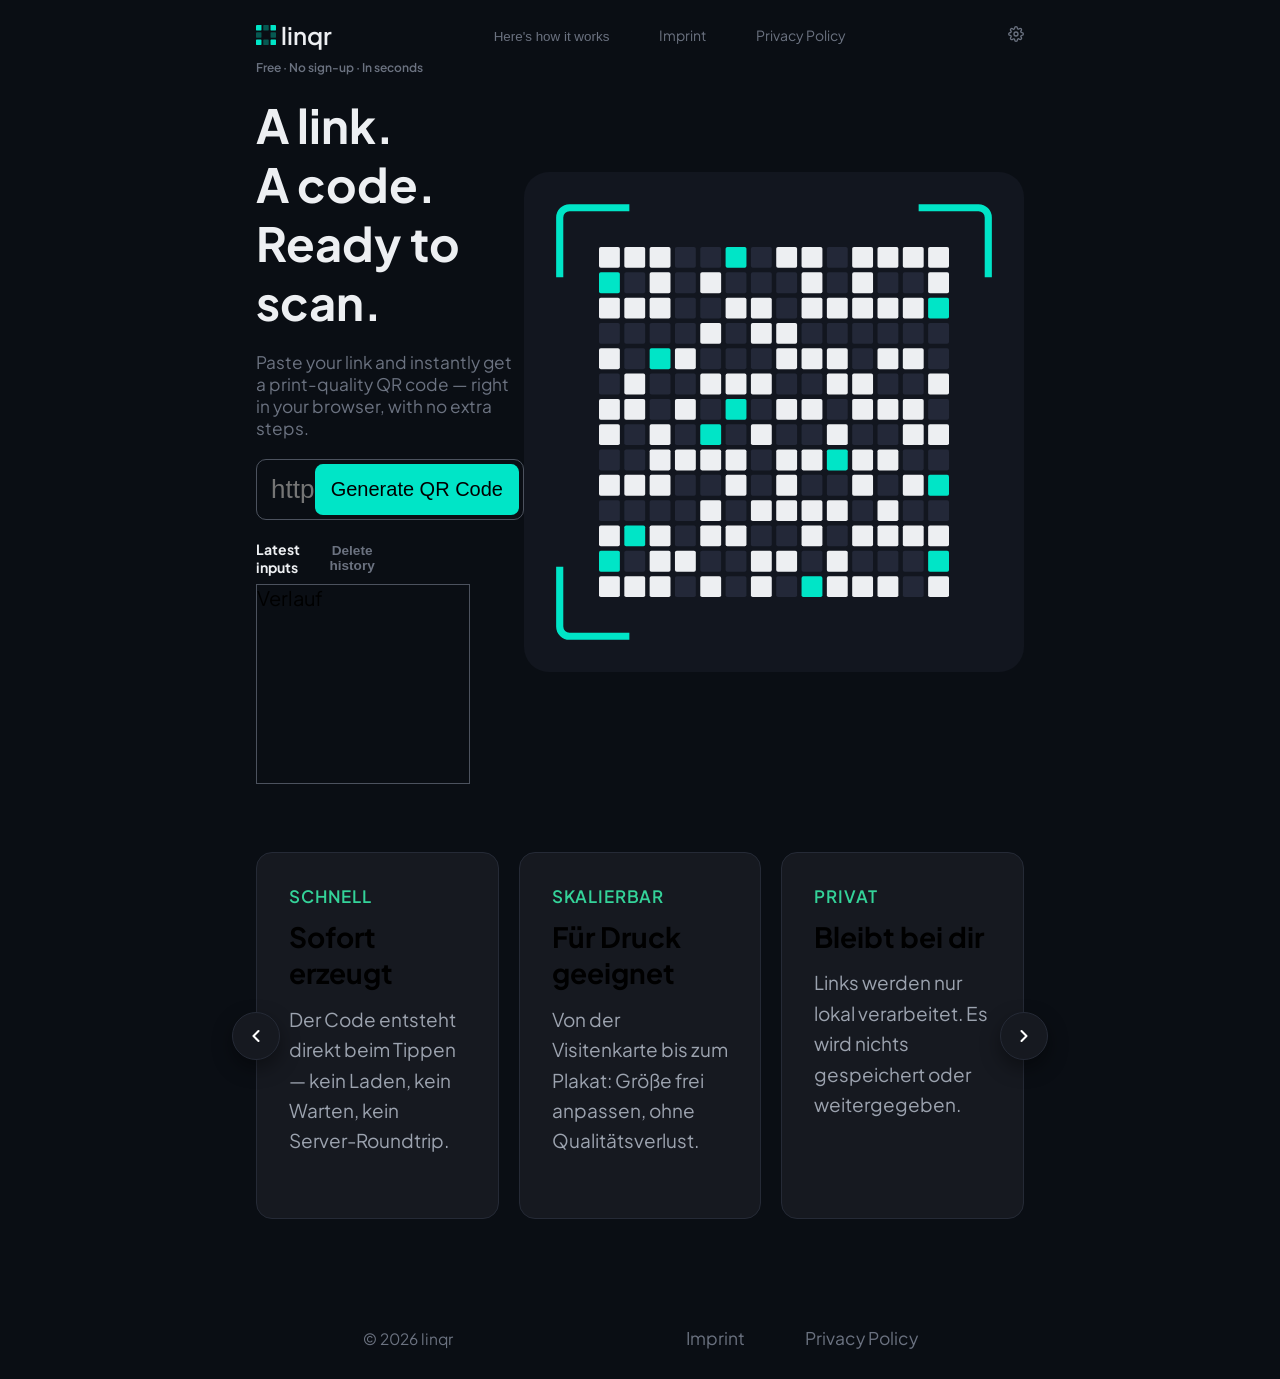
==== index.html @ 09dded22 "building 8?..." ====
<!DOCTYPE html>
<html lang="en">
<head>
    <meta charset="UTF-8">
    <meta name="viewport" content="width=device-width, initial-scale=1.0">
    <link rel="preconnect" href="https://fonts.googleapis.com">
    <link rel="preconnect" href="https://fonts.gstatic.com" crossorigin>
    <link href="https://fonts.googleapis.com/css2?family=Plus+Jakarta+Sans:wght@400;500;600;700;800&display=swap" rel="stylesheet">
    <link rel="stylesheet" href="./css/common.css">
    <link rel="stylesheet" href="./css/index.css">
    <title>QR Code Generator</title>
</head>
<body>
    <header class="headerContainerMain">
        <div class="headerLogoNameDiv"><a href="./index.html" id="headerLogoLink"><img src="./images/logoQRCode.svg" alt="logo" id="brandImage"><p id="brandName">linqr</p></a></div>
        <div class="headerThreeLinksDiv"><button class="btnWantsToBeLink" id="headerHowItWorksBTN">Here's how it works</button> <a href="" class="headerLink">Imprint</a> <a href="" class="headerLink">Privacy Policy</a></div>
        <div class="headerSettingsbtnDiv"><button class="button" id="headerSettingsBTN"><svg width="16" height="16" viewBox="0 0 24 24" fill="none" stroke="currentColor" stroke-width="2" stroke-linecap="round" stroke-linejoin="round"><circle cx="12" cy="12" r="3"></circle><path d="M19.4 15a1.65 1.65 0 0 0 .33 1.82l.06.06a2 2 0 0 1 0 2.83 2 2 0 0 1-2.83 0l-.06-.06a1.65 1.65 0 0 0-1.82-.33 1.65 1.65 0 0 0-1 1.51V21a2 2 0 0 1-2 2 2 2 0 0 1-2-2v-.09A1.65 1.65 0 0 0 9 19.4a1.65 1.65 0 0 0-1.82.33l-.06.06a2 2 0 0 1-2.83 0 2 2 0 0 1 0-2.83l.06-.06a1.65 1.65 0 0 0 .33-1.82 1.65 1.65 0 0 0-1.51-1H3a2 2 0 0 1-2-2 2 2 0 0 1 2-2h.09A1.65 1.65 0 0 0 4.6 9a1.65 1.65 0 0 0-.33-1.82l-.06-.06a2 2 0 0 1 0-2.83 2 2 0 0 1 2.83 0l.06.06a1.65 1.65 0 0 0 1.82.33H9a1.65 1.65 0 0 0 1-1.51V3a2 2 0 0 1 2-2 2 2 0 0 1 2 2v.09a1.65 1.65 0 0 0 1 1.51 1.65 1.65 0 0 0 1.82-.33l.06-.06a2 2 0 0 1 2.83 0 2 2 0 0 1 0 2.83l-.06.06a1.65 1.65 0 0 0-.33 1.82V9a1.65 1.65 0 0 0 1.51 1H21a2 2 0 0 1 2 2 2 2 0 0 1-2 2h-.09a1.65 1.65 0 0 0-1.51 1z"></path></svg></button></div>
    </header>
    <main>
        <section id="topSection">
            <div class="sloganAndInputDiv">
                <div class="levelOneTopDiv"><p class="sizeTHREEHeader">Free · No sign-up · In seconds</p></div>
                <div class="levelTwoTopDiv"><h1 class="sizeONEHeader"><span>A link.</span><span>A code.</span><span>Ready to scan.</span></h1></div>
                <div class="levelThreeTopDiv"><p class="sizeTWOHeader">Paste your link and instantly get a print-quality QR code — right in your browser, with no extra steps.</p></div>
                <div class="codeInput-GenerateCodeDiv"><input type="text" placeholder="https://your-link.com" id="linkInputField"><button id="generateCodeButton">Generate QR Code</button></div>
                <div class="historyDivMain"><div class="historyHeaderDiv"><h2 id="latestInputsLabel">Latest inputs</h2> <button id="deleteHistoryButton">Delete  history</button></div> <div id="historyContainer">Verlauf</div></div>
            </div>
            <div class="qrCodeExampleImgDiv"><img src="./images/qr-decorativeQRCode.svg" alt="QR Code Example" id="qrCodeExampleImg"></div>
        </section>
        <section id="featuresSection">
            <div class="carousel-wrapper">
                
                <!-- Button Links -->
                <button class="carousel-btn btn-prev" id="prevBtn" aria-label="Vorherige Karte">
                    <svg width="20" height="20" viewBox="0 0 24 24" fill="none" stroke="currentColor" stroke-width="2.5" stroke-linecap="round" stroke-linejoin="round"><path d="m15 18-6-6 6-6"/></svg>
                </button>

                <!-- Carousel Track -->
                <div class="carousel-track" id="carouselTrack">
                    
                    <div class="carousel-card">
                        <span class="card-tag">Schnell</span>
                        <h3 class="card-title">Sofort erzeugt</h3>
                        <p class="card-text">Der Code entsteht direkt beim Tippen — kein Laden, kein Warten, kein Server-Roundtrip.</p>
                    </div>

                    <div class="carousel-card">
                        <span class="card-tag">Skalierbar</span>
                        <h3 class="card-title">Für Druck geeignet</h3>
                        <p class="card-text">Von der Visitenkarte bis zum Plakat: Größe frei anpassen, ohne Qualitätsverlust.</p>
                    </div>

                    <div class="carousel-card">
                        <span class="card-tag">Privat</span>
                        <h3 class="card-title">Bleibt bei dir</h3>
                        <p class="card-text">Links werden nur lokal verarbeitet. Es wird nichts gespeichert oder weitergegeben.</p>
                    </div>

                    <div class="carousel-card">
                        <span class="card-tag">Flexibel</span>
                        <h3 class="card-title">Überall nutzbar</h3>
                        <p class="card-text">Exportiere deine Projekte in verschiedene Formate und nutze sie auf allen Geräten.</p>
                    </div>

                    <div class="carousel-card">
                        <span class="card-tag">Sicher</span>
                        <h3 class="card-title">100% Datenschutz</h3>
                        <p class="card-text">Keine Cookies, keine Tracker. Deine Daten gehören ausschließlich dir.</p>
                    </div>

                    <div class="carousel-card">
                        <span class="card-tag">Modern</span>
                        <h3 class="card-title">Clean Code</h3>
                        <p class="card-text">Minimalistischer und schlanker Code für extrem schnelle Ladezeiten auf deiner Website.</p>
                    </div>

                </div>

                <!-- Button Rechts -->
                <button class="carousel-btn btn-next" id="nextBtn" aria-label="Nächste Karte">
                    <svg width="20" height="20" viewBox="0 0 24 24" fill="none" stroke="currentColor" stroke-width="2.5" stroke-linecap="round" stroke-linejoin="round"><path d="m9 18 6-6-6-6"/></svg>
                </button>

            </div>
        </section>
    </main>
    <footer class="footerContainerMain"><div class="copyYearNameFooter">&copy; 2026 linqr</div> <div class="imprintAndPrivacyFooterDiv"><a href="" class="footerLink">Imprint</a> <a href="" class="footerLink">Privacy Policy</a></div></footer>
<script src="./javaScript/index.js"></script>
</body>
</html>
---- css/common.css ----
html{
    font-size: 20px;
    font-family: 'Plus Jakarta Sans', -apple-system, BlinkMacSystemFont, 'Segoe UI', Roboto, sans-serif;
}

*{
    box-sizing: border-box;
    margin: 0;
    padding: 0;
}

body{
    background-color: var(--background-color-base);
}

:root{
    --background-color-base: #0A0E14;
    --background-color-secondary: #12161F;
    --text-color-primary: #EDEFF2;
    --text-color-reverse: black;
    --text-color-secondary: #6B7280;
    --cyan-highlight: #00E5C7;
    --cyan-highlight-shimmer: #01ffdd17;
    --border-color-primary: #6b7280af;
    --border-color-secondary: #6b72807e;
    --errorColor:red;
    --cautionColor:red;
}

.btnWantsToBeLink{
    text-decoration: none;
    background-color: transparent;
    border: none;
    color: var(--text-color-primary);

    font-size: 0.875rem;
}

a{
    text-decoration: none;
    color: var(--text-color-primary);
}

.headerContainerMain{
    display: flex;
    flex-direction: row;
    justify-content: space-between;
    align-items: center;

    padding: 0.5rem 0;
}

    .headerLogoNameDiv{
        display: flex;
        flex-direction: row;
        align-items: center;
    }
        #headerLogoLink{
            display: flex;
            flex-direction: row;
            align-items: center;
            flex-wrap: nowrap;
            gap: 5px;

            text-decoration: none;
        }
        #headerLogoLink:hover{
            cursor: pointer;
        }
            #brandImage{
                height: 20px;
                width: 20px;
                object-fit: contain;
            }
            #brandName{
                color: var(--text-color-primary);
                font-size: 1.2rem;
                font-weight: 600;
            }
    
    .headerThreeLinksDiv{
        display: flex;
        flex-direction: row;
        justify-content: center;
        align-items: center;
        gap: 50px;
    }
        #headerHowItWorksBTN{
            display: flex;
            justify-content: center;
            align-items: center;
            color: var(--text-color-secondary);
            font-size: 0.67rem;

            padding-top: 2px;
        }
        #headerHowItWorksBTN:hover{
            color: var(--text-color-primary);
            cursor: pointer;
        }
        .headerLink{
            color: var(--text-color-secondary);
            font-size: 0.7rem;
        }
        .headerLink:hover{
            color: var(--text-color-primary);
            cursor: pointer;
        }
    .headerSettingsbtnDiv{
        display: flex;
        flex-direction: row;
        justify-content: center;
        align-items: center;
    }
        #headerSettingsBTN{
            color: var(--text-color-secondary);
            background: transparent;
            border: none;
        }
        #headerSettingsBTN:hover{
            color: var(--text-color-primary);
            cursor: pointer;
        }





/* Footer Styles */

.footerContainerMain{
    display: flex;
    flex-direction: row;
    justify-content: space-around;
    align-items: center;
    gap: 1rem;

    padding: 5rem 0 1rem 0;
}
    .copyYearNameFooter{
        text-align: center;
        color: var(--text-color-secondary);
        font-size: 0.775rem;
    }

    .imprintAndPrivacyFooterDiv{
        display: flex;
        flex-direction: row;
        justify-content: center;
        align-items: center;
        gap: 3rem;

        color: var(--text-color-secondary);
    }
        .footerLink{
            color: var(--text-color-secondary);
            font-size: 0.875rem;
        }
---- css/index.css ----
body{
    padding: 10px 20%;
}

main{
    display: flex;
    flex-direction: column;
    gap: 3rem;
}

#topSection{
    display: flex;
    flex-direction: row;
    align-items: center;
}
    .sloganAndInputDiv{
        display: flex;
        flex-direction: column;
        align-items: flex-start;
        width: 50%;
        gap: 1rem;
    }
        .levelOneTopDiv{
            display: flex;
            flex-direction: row;
        }
            .sizeTHREEHeader{
                color: var(--text-color-secondary);
                font-size: 0.6rem;
                font-weight: 600;
            }
        .levelTwoTopDiv{
            display: flex;
            flex-direction: row;
        }
            .sizeONEHeader{
                display: flex;
                flex-direction: column;

                color: var(--text-color-primary);
                font-size: 2.35rem;
            }
        .levelThreeTopDiv{
            display: flex;
            flex-direction: row;
        }
            .sizeTWOHeader{
                color: var(--text-color-secondary);
                font-size: 0.865rem;
            }
        .codeInput-GenerateCodeDiv{
            width: 100%;
            position: relative;
        }
            #linkInputField{
                width: 100%;
                box-sizing: border-box;
                
                padding: 0.7rem;
                padding-right: 160px;
                
                border: 1px solid var(--border-color-primary);
                border-radius: 10px;
                background-color: transparent;
                color: var(--text-color-primary);
                font-size: 1.3rem;

                box-sizing: border-box;
                transition: border-color 0.2s, box-shadow 0.2s;
            }
            #linkInputField:focus{
                border-color: var(--cyan-highlight);
                box-shadow: 0 0 0 2px var(--cyan-highlight); 
                outline: none;
            }
            #generateCodeButton{
                position: absolute;
                right: 5px;
                top: 50%;
                transform: translateY(-50%);
                
                text-decoration: none;
                background-color: var(--cyan-highlight);
                border: none;
                border-radius: 8px;
                color: var(--text-color-reverse);
                padding: 0.4rem 0.8rem;
                height: 85%;
                font-size: 1rem;
                cursor: pointer;
            }

        .historyDivMain{
            display: flex;
            flex-direction: column;
            width: 80%;
            gap: 0.4rem;
        }
            .historyHeaderDiv{
                display: flex;
                flex-direction: row;
                justify-content: space-between;
                align-items: center;
                width: 60%;
            }
                #latestInputsLabel{
                    color: var(--text-color-primary);
                    font-size: 0.7rem;
                }
                #deleteHistoryButton{
                    display: flex;
                    flex-direction: row;
                    justify-content: center;
                    align-items: center;
                    text-decoration: none;
                    background-color: transparent;
                    border: none;
                    color: var(--text-color-secondary);
                    font-size: 0.68rem;
                    font-weight: 600;
                }
                #deleteHistoryButton:hover{
                    cursor: pointer;
                    color: var(--cautionColor);
                }
            #historyContainer{
                display: flex;
                flex-direction: column;
                gap: 0.2rem;

                height: 10rem;

                border: 1px solid var(--border-color-primary);
            }

    .qrCodeExampleImgDiv{
        display: flex;
        flex-direction: row;
        align-items: center;
        justify-content: center;
    }
        #qrCodeExampleImg{
            height: 25rem;
        }


/* Carousel Styles*/










































/* =========================================================
           1. ANPASSBARE CSS-VARIABLEN (Hier Farben & Abstände ändern)
       ========================================================= */
    :root {
        /* Farben */
        --bg-color: #0d0f12;       /* Hintergrund der Seite */
        --card-bg: #161920;        /* Hintergrund der Karten */
        --card-border: #252a36;    /* Rahmen der Karten */
        --accent-color: #34d399;   /* Neon-Grün / Akzentfarbe */
        --text-main: #ffffff;      /* Haupttext / Überschriften */
        --text-muted: #9ca3af;     /* Nebentext / Beschreibungen */

        /* Abstände & Radien */
        --gap: 20px;               /* Abstand zwischen den Karten */
        --card-radius: 16px;       /* Abrundung der Karten */
        --card-padding: 32px;      /* Innenabstand der Karten */
        --btn-size: 48px;          /* Größe der Pfeil-Buttons */

        /* Standardwert für Mobilgeräte */
        --visible-cards: 1;
    }

    /* Tablet Breakpoint (ab 640px): 2 Cards gleichzeitig */
    @media (min-width: 640px) {
        :root {
            --visible-cards: 2;
        }
    }

    /* Desktop Breakpoint (ab 1024px): 3 Cards gleichzeitig */
    @media (min-width: 1024px) {
        :root {
            --visible-cards: 3;
        }
    }

        /* =========================================================
           2. BASIC RESET & LAYOUT
           ========================================================= */
        * {
            box-sizing: border-box;
            margin: 0;
            padding: 0;
        }

       /* body {
            background-color: var(--bg-color);
            color: var(--text-main);
            font-family: -apple-system, BlinkMacSystemFont, "Segoe UI", Roboto, sans-serif;
            min-height: 100vh;
            display: flex;
            align-items: center;
            justify-content: center;
        } */

        /* Haupt-Container */
        .carousel-wrapper {
            position: relative;
            width: 100%;
            max-width: 1200px;
            margin: 0 auto;
        }

        /* Der Scroll-Bereich */
        .carousel-track {
            display: flex;
            gap: var(--gap);
            overflow-x: auto;
            scroll-snap-type: x mandatory;
            scroll-behavior: smooth;
            padding: 8px 0;
            
            /* Scrollbar ausblenden */
            scrollbar-width: none; /* Firefox */
            -ms-overflow-style: none; /* IE/Edge */
        }

        .carousel-track::-webkit-scrollbar {
            display: none; /* Chrome/Safari */
        }

        /* =========================================================
           3. KARTEN-DESIGN
           ========================================================= */
        .carousel-card {
            /* Exakte Berechnung der Breite basierend auf sichtbaren Karten + Gaps */
            flex: 0 0 calc((100% - (var(--visible-cards) - 1) * var(--gap)) / var(--visible-cards));
            scroll-snap-align: start;
            
            background-color: var(--card-bg);
            border: 1px solid var(--card-border);
            border-radius: var(--card-radius);
            padding: var(--card-padding);
            
            display: flex;
            flex-direction: column;
            justify-content: flex-start;
            min-height: 240px;
            
            transition: border-color 0.25s ease, transform 0.25s ease;
        }

        .carousel-card:hover {
            border-color: var(--accent-color);
            transform: translateY(-3px);
        }

        .card-tag {
            color: var(--accent-color);
            font-size: 0.85rem;
            font-weight: 600;
            text-transform: uppercase;
            letter-spacing: 0.05em;
            margin-bottom: 12px;
        }

        .card-title {
            font-size: 1.4rem;
            font-weight: 700;
            margin-bottom: 12px;
            line-height: 1.3;
        }

        .card-text {
            color: var(--text-muted);
            font-size: 0.95rem;
            line-height: 1.6;
        }

        /* =========================================================
           4. NAVIGATION BUTTONS (LINKS & RECHTS ABSOLUT)
           ========================================================= */
        .carousel-btn {
            position: absolute;
            top: 50%;
            transform: translateY(-50%);
            width: var(--btn-size);
            height: var(--btn-size);
            border-radius: 50%;
            
            background-color: var(--card-bg);
            border: 1px solid var(--card-border);
            color: var(--text-main);
            
            display: flex;
            align-items: center;
            justify-content: center;
            cursor: pointer;
            z-index: 10;
            box-shadow: 0 8px 20px rgba(0, 0, 0, 0.4);
            transition: all 0.2s ease;
        }

        .carousel-btn:hover {
            background-color: var(--card-border);
            border-color: var(--accent-color);
            color: var(--accent-color);
        }

        /* Positionierung ganz links & rechts leicht herausragend */
        .btn-prev {
            left: calc(-1 * (var(--btn-size) / 2));
        }

        .btn-next {
            right: calc(-1 * (var(--btn-size) / 2));
        }

        /* Auf Smartphones Pfeile leicht nach innen holen damit sie nicht über den Bildschirm rand stehen */
        @media (max-width: 640px) {
            .btn-prev { left: 8px; }
            .btn-next { right: 8px; }
        }
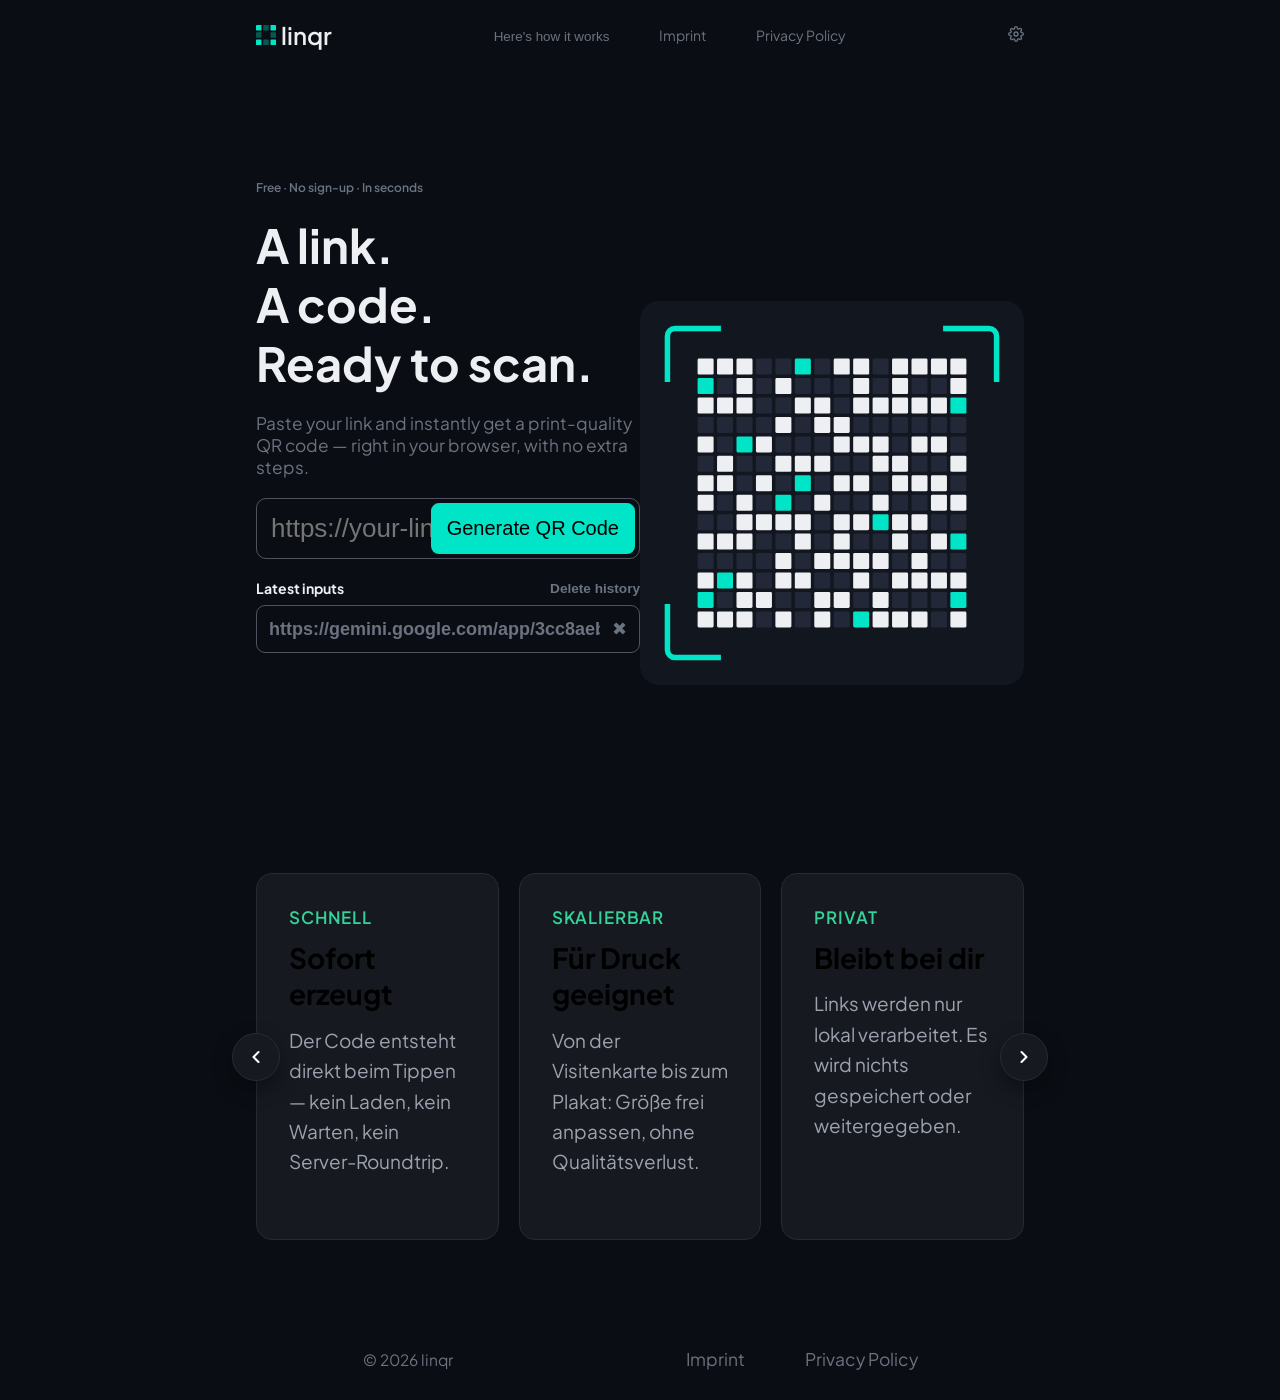
==== commit 5dd394fa: "building 9?" ====
--- a/index.html
+++ b/index.html
@@ -22,8 +22,8 @@
                 <div class="levelOneTopDiv"><p class="sizeTHREEHeader">Free · No sign-up · In seconds</p></div>
                 <div class="levelTwoTopDiv"><h1 class="sizeONEHeader"><span>A link.</span><span>A code.</span><span>Ready to scan.</span></h1></div>
                 <div class="levelThreeTopDiv"><p class="sizeTWOHeader">Paste your link and instantly get a print-quality QR code — right in your browser, with no extra steps.</p></div>
-                <div class="codeInput-GenerateCodeDiv"><input type="text" placeholder="https://your-link.com" id="linkInputField"><button id="generateCodeButton">Generate QR Code</button></div>
-                <div class="historyDivMain"><div class="historyHeaderDiv"><h2 id="latestInputsLabel">Latest inputs</h2> <button id="deleteHistoryButton">Delete  history</button></div> <div id="historyContainer">Verlauf</div></div>
+                <div class="codeInput-GenerateCodeDiv"><input type="text" placeholder="https://your-link.com" id="linkInputField" autocomplete="off"><button id="generateCodeButton">Generate QR Code</button></div>
+                <div class="historyDivMain"><div class="historyHeaderDiv"><h2 id="latestInputsLabel">Latest inputs</h2> <button id="deleteHistoryButton">Delete  history</button></div> <div id="historyContainer"><div class="historyEntryElement"><button class="historyEntryLinkBtn">https://gemini.google.com/app/3cc8aeb0e5708089?hl=de</button><button class="historyEntryDeleteBtn">&#10006;</button></div></div></div>
             </div>
             <div class="qrCodeExampleImgDiv"><img src="./images/qr-decorativeQRCode.svg" alt="QR Code Example" id="qrCodeExampleImg"></div>
         </section>
--- a/css/index.css
+++ b/css/index.css
@@ -12,6 +12,8 @@
     display: flex;
     flex-direction: row;
     align-items: center;
+
+    margin-top: 6rem;
 }
     .sloganAndInputDiv{
         display: flex;
@@ -93,7 +95,7 @@
         .historyDivMain{
             display: flex;
             flex-direction: column;
-            width: 80%;
+            width: 100%;
             gap: 0.4rem;
         }
             .historyHeaderDiv{
@@ -101,7 +103,6 @@
                 flex-direction: row;
                 justify-content: space-between;
                 align-items: center;
-                width: 60%;
             }
                 #latestInputsLabel{
                     color: var(--text-color-primary);
@@ -129,18 +130,73 @@
                 gap: 0.2rem;
 
                 height: 10rem;
-
-                border: 1px solid var(--border-color-primary);
-            }
+            }
+                .historyEntryElement{
+                    display: flex;
+                    flex-direction: row;
+                    justify-content: space-between;
+                    align-items: center;
+
+                    padding: 0;
+                    border: 1px solid var(--border-color-primary);
+                    border-radius: 9px;
+                    width: 100%;
+                }
+                    .historyEntryLinkBtn{
+                        text-decoration: none;
+                        background: transparent;
+                        border: none;
+
+                        padding: 0.6rem;
+                        color: var(--text-color-secondary);
+                        font-size: 0.9rem;
+                        font-weight: 550;
+
+                        white-space: nowrap;
+                        overflow-x: auto;   
+                        text-align: left;   
+                        flex: 1;            
+                        min-width: 0;       
+
+                        scrollbar-width: none;
+                        -ms-overflow-style: none;
+                    }
+                    .historyEntryLinkBtn::-webkit-scrollbar{
+                        display: none;
+                    }
+                    .historyEntryLinkBtn:hover{
+                        color: var(--text-color-primary);
+                        cursor: pointer;
+                    }
+                    .historyEntryDeleteBtn{
+                        text-decoration: none;
+                        background: transparent;
+                        border: none;
+
+                        padding: 0.6rem;
+                        color: var(--text-color-secondary);
+                        font-size: 0.9rem;
+                        font-weight: 550;
+
+                        flex-shrink: 0;
+                    }
+                    .historyEntryDeleteBtn:hover{
+                        color: var(--cautionColor);
+                        cursor: pointer;
+                    }
 
     .qrCodeExampleImgDiv{
         display: flex;
-        flex-direction: row;
         align-items: center;
         justify-content: center;
+        flex: 1;
+        width: 100%;
     }
         #qrCodeExampleImg{
-            height: 25rem;
+            width: 100%;
+            max-width: 22rem;
+            height: auto;
+            object-fit: contain;
         }
 
 
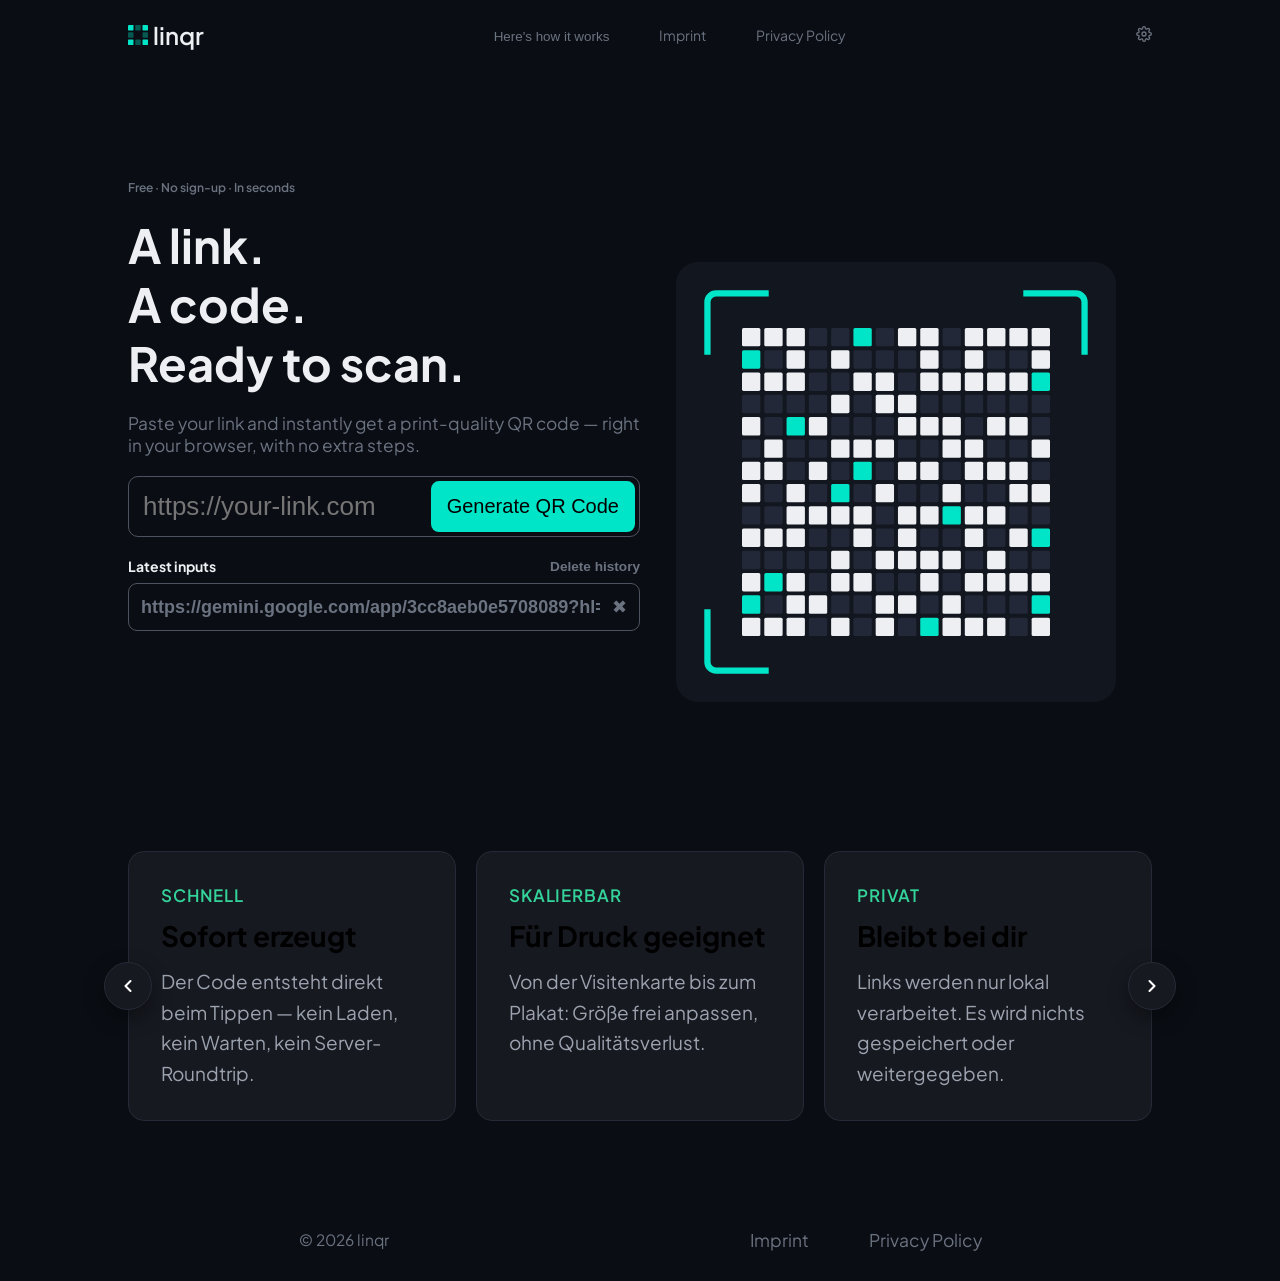
==== commit 5a26e975: "building 11 before js help" ====
--- a/index.html
+++ b/index.html
@@ -22,7 +22,7 @@
                 <div class="levelOneTopDiv"><p class="sizeTHREEHeader">Free · No sign-up · In seconds</p></div>
                 <div class="levelTwoTopDiv"><h1 class="sizeONEHeader"><span>A link.</span><span>A code.</span><span>Ready to scan.</span></h1></div>
                 <div class="levelThreeTopDiv"><p class="sizeTWOHeader">Paste your link and instantly get a print-quality QR code — right in your browser, with no extra steps.</p></div>
-                <div class="codeInput-GenerateCodeDiv"><input type="text" placeholder="https://your-link.com" id="linkInputField" autocomplete="off"><button id="generateCodeButton">Generate QR Code</button></div>
+                <div class="codeInput-GenerateCodeDiv"><input type="text" placeholder="https://your-link.com" id="linkInputField" autocomplete="off"><button id="generateCodeButton">Generate QR Code</button><div id="errorBox"></div></div>
                 <div class="historyDivMain"><div class="historyHeaderDiv"><h2 id="latestInputsLabel">Latest inputs</h2> <button id="deleteHistoryButton">Delete  history</button></div> <div id="historyContainer"><div class="historyEntryElement"><button class="historyEntryLinkBtn">https://gemini.google.com/app/3cc8aeb0e5708089?hl=de</button><button class="historyEntryDeleteBtn">&#10006;</button></div></div></div>
             </div>
             <div class="qrCodeExampleImgDiv"><img src="./images/qr-decorativeQRCode.svg" alt="QR Code Example" id="qrCodeExampleImg"></div>
@@ -85,6 +85,93 @@
         </section>
     </main>
     <footer class="footerContainerMain"><div class="copyYearNameFooter">&copy; 2026 linqr</div> <div class="imprintAndPrivacyFooterDiv"><a href="" class="footerLink">Imprint</a> <a href="" class="footerLink">Privacy Policy</a></div></footer>
-<script src="./javaScript/index.js"></script>
+    <script src="./javaScript/common.js"></script>
+    <script src="./javaScript/index.js"></script>
+
+
+
+    <dialog id="settingsDialog" class="settings-modal">
+        <div class="settings-content">
+            <div class="settings-header">
+                <div class="settings-title-wrapper">
+                    <svg width="20" height="20" viewBox="0 0 24 24" fill="none" stroke="currentColor" stroke-width="2" stroke-linecap="round" stroke-linejoin="round" style="color: var(--cyan-highlight);"><circle cx="12" cy="12" r="3"></circle><path d="M19.4 15a1.65 1.65 0 0 0 .33 1.82l.06.06a2 2 0 0 1 0 2.83 2 2 0 0 1-2.83 0l-.06-.06a1.65 1.65 0 0 0-1.82-.33 1.65 1.65 0 0 0-1 1.51V21a2 2 0 0 1-2 2 2 2 0 0 1-2-2v-.09A1.65 1.65 0 0 0 9 19.4a1.65 1.65 0 0 0-1.82.33l-.06.06a2 2 0 0 1-2.83 0 2 2 0 0 1 0-2.83l.06-.06a1.65 1.65 0 0 0 .33-1.82 1.65 1.65 0 0 0-1.51-1H3a2 2 0 0 1-2-2 2 2 0 0 1 2-2h.09A1.65 1.65 0 0 0 4.6 9a1.65 1.65 0 0 0-.33-1.82l-.06-.06a2 2 0 0 1 0-2.83 2 2 0 0 1 2.83 0l.06.06a1.65 1.65 0 0 0 1.82.33H9a1.65 1.65 0 0 0 1-1.51V3a2 2 0 0 1 2-2 2 2 0 0 1 2 2v.09a1.65 1.65 0 0 0 1 1.51 1.65 1.65 0 0 0 1.82-.33l.06-.06a2 2 0 0 1 2.83 0 2 2 0 0 1 0 2.83l-.06.06a1.65 1.65 0 0 0-.33 1.82V9a1.65 1.65 0 0 0 1.51 1H21a2 2 0 0 1 2 2 2 2 0 0 1-2 2h-.09a1.65 1.65 0 0 0-1.51 1z"></path></svg>
+                    <h3>Settings</h3>
+                </div>
+                <button id="closeSettingsBTN" class="close-btn" aria-label="Close settings">
+                    <svg width="18" height="18" viewBox="0 0 24 24" fill="none" stroke="currentColor" stroke-width="2" stroke-linecap="round" stroke-linejoin="round"><line x1="18" y1="6" x2="6" y2="18"></line><line x1="6" y1="6" x2="18" y2="18"></line></svg>
+                </button>
+            </div>
+            
+            <div class="settings-body">
+                <!-- Save History -->
+                <div class="setting-row">
+                    <div class="setting-info">
+                        <span class="setting-label">Save History</span>
+                        <span class="setting-desc">Store recent QR code generations locally</span>
+                    </div>
+                    <label class="switch">
+                        <input type="checkbox" id="historyToggle" checked>
+                        <span class="slider"></span>
+                    </label>
+                </div>
+
+                <div class="setting-divider"></div>
+
+                <!-- Design Dark/Light -->
+                <div class="setting-row">
+                    <div class="setting-info">
+                        <span class="setting-label">Appearance</span>
+                        <span class="setting-desc">Select your preferred color theme</span>
+                    </div>
+                    <div class="theme-switcher">
+                        <button class="theme-option active" data-theme="dark">Dark</button>
+                        <button class="theme-option" data-theme="light">Light</button>
+                    </div>
+                </div>
+
+                <div class="setting-divider"></div>
+
+                <!-- Language comming soon-->
+                <div class="setting-row" id="languageSec">
+                    <div class="setting-info">
+                        <span class="setting-label">Language</span>
+                        <span class="setting-desc">Choose user interface language</span>
+                    </div>
+                    <div class="select-wrapper">
+                        <select id="languageSelect" class="lang-select">
+                            <option value="en">English</option>
+                            <option value="de">Deutsch</option>
+                        </select>
+                        <svg class="select-arrow" width="14" height="14" viewBox="0 0 24 24" fill="none" stroke="currentColor" stroke-width="2" stroke-linecap="round" stroke-linejoin="round"><path d="m6 9 6 6 6-6"/></svg>
+                    </div>
+                </div>
+            </div>
+        </div>
+    </dialog>
+
+    <dialog id="howItWorksDialog" class="settings-modal">
+        <div class="settings-content">
+            <div class="settings-header">
+                <h3>Here's how it works</h3>
+                <button id="closeHowItWorksBTN" class="close-btn">
+                    <svg width="18" height="18" viewBox="0 0 24 24" fill="none" stroke="currentColor" stroke-width="2" stroke-linecap="round" stroke-linejoin="round"><line x1="18" y1="6" x2="6" y2="18"></line><line x1="6" y1="6" x2="18" y2="18"></line></svg>
+                </button>
+            </div>
+            <div class="settings-body">
+                <div class="step-row">
+                    <span class="step-num">1</span>
+                    <p>Paste your link into the input field.</p>
+                </div>
+                <div class="step-row">
+                    <span class="step-num">2</span>
+                    <p>Press the button "Generate QR Code" and your code will gt generated automatically.</p>
+                </div>
+                <div class="step-row">
+                    <span class="step-num">3</span>
+                    <p>You can personalize your code and download or print it.</p>
+                </div>
+            </div>
+        </div>
+    </dialog>
 </body>
 </html>
--- a/css/common.css
+++ b/css/common.css
@@ -27,6 +27,18 @@
     --cautionColor:red;
 }
 
+/* Light Theme Variablen */
+[data-theme="light"] {
+    --background-color-base: #F4F6F8;
+    --background-color-secondary: #FFFFFF;
+    --text-color-primary: #12161F;
+    --text-color-reverse: #FFFFFF;
+    --text-color-secondary: #4B5563;
+    --border-color-primary: #D1D5DB;
+    --border-color-secondary: #E5E7EB;
+}
+
+
 .btnWantsToBeLink{
     text-decoration: none;
     background-color: transparent;
@@ -124,7 +136,271 @@
 
 
 
-
+/*Settings Modal*/
+
+.settings-modal{
+    position: fixed;
+    top: 50%;
+    left: 50%;
+    transform: translate(-50%, -50%) scale(0.95);
+    background-color: var(--background-color-secondary);
+    color: var(--text-color-primary);
+    border: 1px solid var(--border-color-secondary);
+    border-radius: 16px;
+    padding: 0;
+    width: 90%;
+    max-width: 440px;
+    box-shadow: 0 24px 48px rgba(0, 0, 0, 0.6), 0 0 0 1px rgba(255, 255, 255, 0.04);
+    opacity: 0;
+    visibility: hidden;
+    transition: opacity 0.25s ease, transform 0.25s ease, visibility 0.25s ease;
+    z-index: 1000;
+}
+.settings-modal[open]{
+    opacity: 1;
+    visibility: visible;
+    transform: translate(-50%, -50%) scale(1);
+}
+
+.settings-modal::backdrop{
+    background: rgba(10, 14, 20, 0.8);
+    backdrop-filter: blur(8px);
+    opacity: 0;
+    transition: opacity 0.25s ease;
+}
+
+.settings-modal[open]::backdrop{
+    opacity: 1;
+}
+
+    .settings-content{
+        padding: 1.75rem;
+        display: flex;
+        flex-direction: column;
+        gap: 1.25rem;
+    }
+
+    .settings-header{
+        display: flex;
+        justify-content: space-between;
+        align-items: center;
+        padding-bottom: 0.85rem;
+        border-bottom: 1px solid var(--border-color-secondary);
+    }
+
+    .settings-title-wrapper{
+        display: flex;
+        align-items: center;
+        gap: 10px;
+    }
+
+    .settings-header h3{
+        font-size: 1.15rem;
+        font-weight: 700;
+        color: var(--text-color-primary);
+        margin: 0;
+        letter-spacing: -0.01em;
+    }
+
+    .close-btn{
+        background: transparent;
+        border: none;
+        color: var(--text-color-secondary);
+        cursor: pointer;
+        padding: 6px;
+        border-radius: 8px;
+        display: flex;
+        align-items: center;
+        justify-content: center;
+        transition: background-color 0.2s, color 0.2s;
+    }
+
+    .close-btn:hover {
+        background-color: rgba(255, 255, 255, 0.08);
+        color: var(--text-color-primary);
+    }
+
+    .settings-body {
+        display: flex;
+        flex-direction: column;
+        gap: 1rem;
+    }
+
+    .setting-row {
+        display: flex;
+        justify-content: space-between;
+        align-items: center;
+        padding: 0.25rem 0;
+    }
+
+    .setting-info {
+        display: flex;
+        flex-direction: column;
+        gap: 3px;
+    }
+
+    .setting-label {
+        font-size: 0.95rem;
+        font-weight: 600;
+        color: var(--text-color-primary);
+    }
+
+    .setting-desc {
+        font-size: 0.75rem;
+        color: var(--text-color-secondary);
+    }
+
+    .setting-divider {
+        height: 1px;
+        background-color: var(--border-color-secondary);
+        opacity: 0.4;
+    }
+
+    /* Edler Toggle-Switch */
+    .switch {
+        position: relative;
+        display: inline-block;
+        width: 44px;
+        height: 24px;
+        flex-shrink: 0;
+    }
+
+    .switch input {
+        opacity: 0;
+        width: 0;
+        height: 0;
+    }
+
+    .slider {
+        position: absolute;
+        cursor: pointer;
+        top: 0; left: 0; right: 0; bottom: 0;
+        background-color: var(--border-color-primary);
+        transition: .3s cubic-bezier(0.4, 0, 0.2, 1);
+        border-radius: 24px;
+    }
+
+    .slider:before {
+        position: absolute;
+        content: "";
+        height: 18px;
+        width: 18px;
+        left: 3px;
+        bottom: 3px;
+        background-color: white;
+        transition: .3s cubic-bezier(0.4, 0, 0.2, 1);
+        border-radius: 50%;
+        box-shadow: 0 2px 4px rgba(0,0,0,0.2);
+    }
+
+    input:checked + .slider {
+        background-color: var(--cyan-highlight);
+    }
+
+    input:checked + .slider:before {
+        transform: translateX(20px);
+    }
+
+    /* Segmented Theme Switcher (Dark / Light Buttons) */
+    .theme-switcher {
+        display: flex;
+        background: var(--background-color-base);
+        border: 1px solid var(--border-color-secondary);
+        border-radius: 8px;
+        padding: 3px;
+    }
+
+    .theme-option {
+        background: transparent;
+        border: none;
+        color: var(--text-color-secondary);
+        padding: 6px 14px;
+        border-radius: 6px;
+        cursor: pointer;
+        font-size: 0.8rem;
+        font-weight: 500;
+        transition: all 0.2s ease;
+    }
+
+    .theme-option:hover {
+        color: var(--cyaprimary);
+    }
+
+    .theme-option.active {
+        background: var(--cyan-highlight);
+        color: var(--text-color-reverse);
+        font-weight: 600;
+        box-shadow: 0 2px 8px rgba(0, 229, 199, 0.3);
+    }
+
+    #languageSec{
+        display: none;
+    }
+
+    /* Schöner Custom Language Select */
+    .select-wrapper {
+        position: relative;
+        display: flex;
+        align-items: center;
+    }
+
+    .lang-select {
+        appearance: none;
+        background-color: var(--background-color-base);
+        border: 1px solid var(--border-color-secondary);
+        color: var(--text-color-primary);
+        padding: 8px 34px 8px 12px;
+        border-radius: 8px;
+        font-size: 0.85rem;
+        font-family: inherit;
+        cursor: pointer;
+        transition: border-color 0.2s;
+    }
+
+    .lang-select:hover, .lang-select:focus {
+        border-color: var(--cyan-highlight);
+        outline: none;
+    }
+
+    .select-arrow {
+        position: absolute;
+        right: 12px;
+        color: var(--text-color-secondary);
+        pointer-events: none;
+    }
+
+
+
+    /*How it works styling*/
+
+    #howItWorksDialog.settings-modal{
+        max-width:380px;
+    }
+    .step-row{
+        display:flex;
+        align-items:center;
+        gap:12px;
+        margin:0.75rem 0;
+        font-size:0.9rem;
+        color:var(--text-color-primary);
+    }
+    .step-row p{
+        margin:0;
+        color:var(--text-color-secondary);
+    }
+    .step-num{
+        display:flex;
+        align-items:center;
+        justify-content:center;
+        width:24px;
+        height:24px;
+        background:var(--cyan-highlight);
+        color:var(--text-color-reverse);
+        border-radius:50%;
+        font-weight:700;
+        font-size:0.8rem;
+        flex-shrink:0;
+    }
 
 /* Footer Styles */
 
@@ -155,4 +431,13 @@
         .footerLink{
             color: var(--text-color-secondary);
             font-size: 0.875rem;
-        }+        }
+
+
+
+
+@media (max-width: 600px) {
+    .footerContainerMain{
+        flex-direction: column;
+    }
+}
--- a/css/index.css
+++ b/css/index.css
@@ -200,48 +200,72 @@
         }
 
 
+
+
+
+@media (max-width: 1600px) {
+    body{
+        padding: 10px 15%;
+    }
+}
+
+@media (max-width: 1400px) {
+    body{
+        padding: 10px 10%;
+    }
+}
+
+@media (max-width: 1200px) {
+    body{
+        padding: 10px 1%;
+    }
+}
+
+@media (max-width: 1000px) {
+    body{
+        padding: 10px 10px;
+    }
+    #topSection{
+        flex-direction: column-reverse;
+        margin-top: 1rem;
+    }
+    .sloganAndInputDiv{
+        width: 70%;
+        margin-top: 2rem;
+    }
+}
+
+@media (max-width: 900px) {
+    body{
+        padding: 10px 0;
+    }
+    .sloganAndInputDiv{
+        width: 85%;
+    }
+    
+}
+
+@media (max-width: 700px) {
+    body{
+        padding: 10px 0;
+    }
+    .sloganAndInputDiv{
+        width: 98%;
+    }
+    
+}
+
+@media (max-width:600px){
+    #generateCodeButton{
+        position:relative;
+        width: 100%;
+        display: block;
+        margin-top: 1.3rem;
+        margin: 1.3rem 0 0 6px;
+    }
+}
+
 /* Carousel Styles*/
-
-
-
-
-
-
-
-
-
-
-
-
-
-
-
-
-
-
-
-
-
-
-
-
-
-
-
-
-
-
-
-
-
-
-
-
-
-
-
-
-
 
 /* =========================================================
            1. ANPASSBARE CSS-VARIABLEN (Hier Farben & Abstände ändern)
@@ -279,14 +303,6 @@
         }
     }
 
-        /* =========================================================
-           2. BASIC RESET & LAYOUT
-           ========================================================= */
-        * {
-            box-sizing: border-box;
-            margin: 0;
-            padding: 0;
-        }
 
        /* body {
             background-color: var(--bg-color);
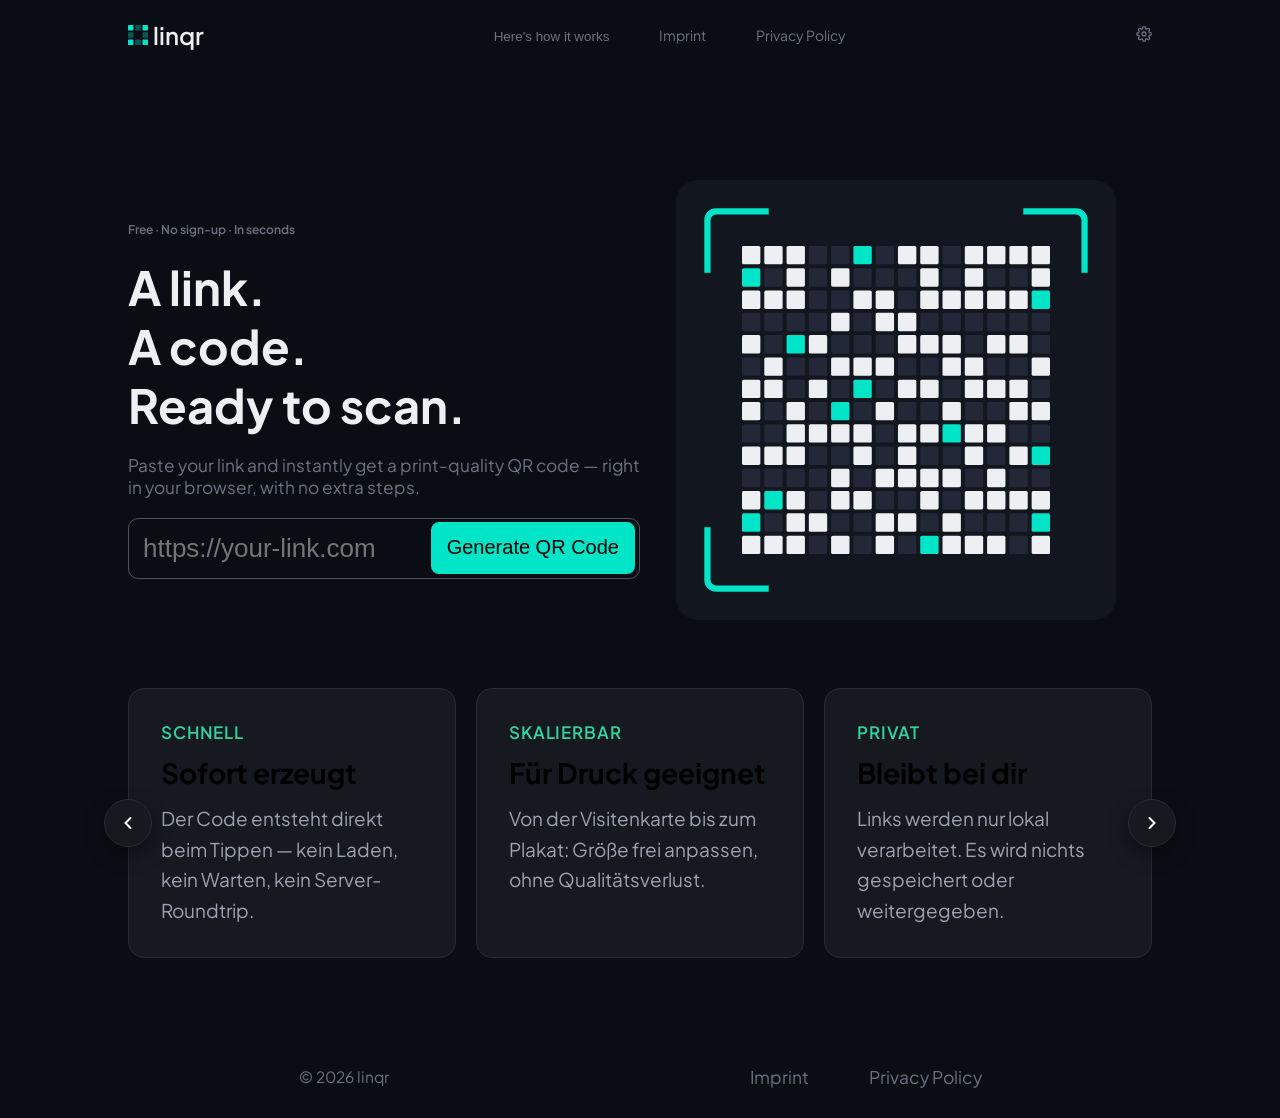
==== commit 84a1b9ec: "little bit doing something" ====
--- a/index.html
+++ b/index.html
@@ -22,8 +22,8 @@
                 <div class="levelOneTopDiv"><p class="sizeTHREEHeader">Free · No sign-up · In seconds</p></div>
                 <div class="levelTwoTopDiv"><h1 class="sizeONEHeader"><span>A link.</span><span>A code.</span><span>Ready to scan.</span></h1></div>
                 <div class="levelThreeTopDiv"><p class="sizeTWOHeader">Paste your link and instantly get a print-quality QR code — right in your browser, with no extra steps.</p></div>
-                <div class="codeInput-GenerateCodeDiv"><input type="text" placeholder="https://your-link.com" id="linkInputField" autocomplete="off"><button id="generateCodeButton">Generate QR Code</button><div id="errorBox"></div></div>
-                <div class="historyDivMain"><div class="historyHeaderDiv"><h2 id="latestInputsLabel">Latest inputs</h2> <button id="deleteHistoryButton">Delete  history</button></div> <div id="historyContainer"><div class="historyEntryElement"><button class="historyEntryLinkBtn">https://gemini.google.com/app/3cc8aeb0e5708089?hl=de</button><button class="historyEntryDeleteBtn">&#10006;</button></div></div></div>
+                <div class="codeInput-GenerateCodeDiv"><input type="text" placeholder="https://your-link.com" id="linkInputField" autocomplete="off"><button id="generateCodeButton">Generate QR Code</button></div><div id="errorBox"></div>
+                <div class="historyDivMain"><div class="historyHeaderDiv"><h2 id="latestInputsLabel">Latest inputs</h2> <button id="deleteHistoryButton">Delete  history</button></div> <div id="historyContainer"><div class="historyEntryElement"><button class="historyEntryLinkBtn"></button><button class="historyEntryDeleteBtn">&#10006;</button></div></div></div>
             </div>
             <div class="qrCodeExampleImgDiv"><img src="./images/qr-decorativeQRCode.svg" alt="QR Code Example" id="qrCodeExampleImg"></div>
         </section>
--- a/css/index.css
+++ b/css/index.css
@@ -90,6 +90,9 @@
                 height: 85%;
                 font-size: 1rem;
                 cursor: pointer;
+            }
+            #errorBox{
+                color: var(--errorColor);
             }
 
         .historyDivMain{
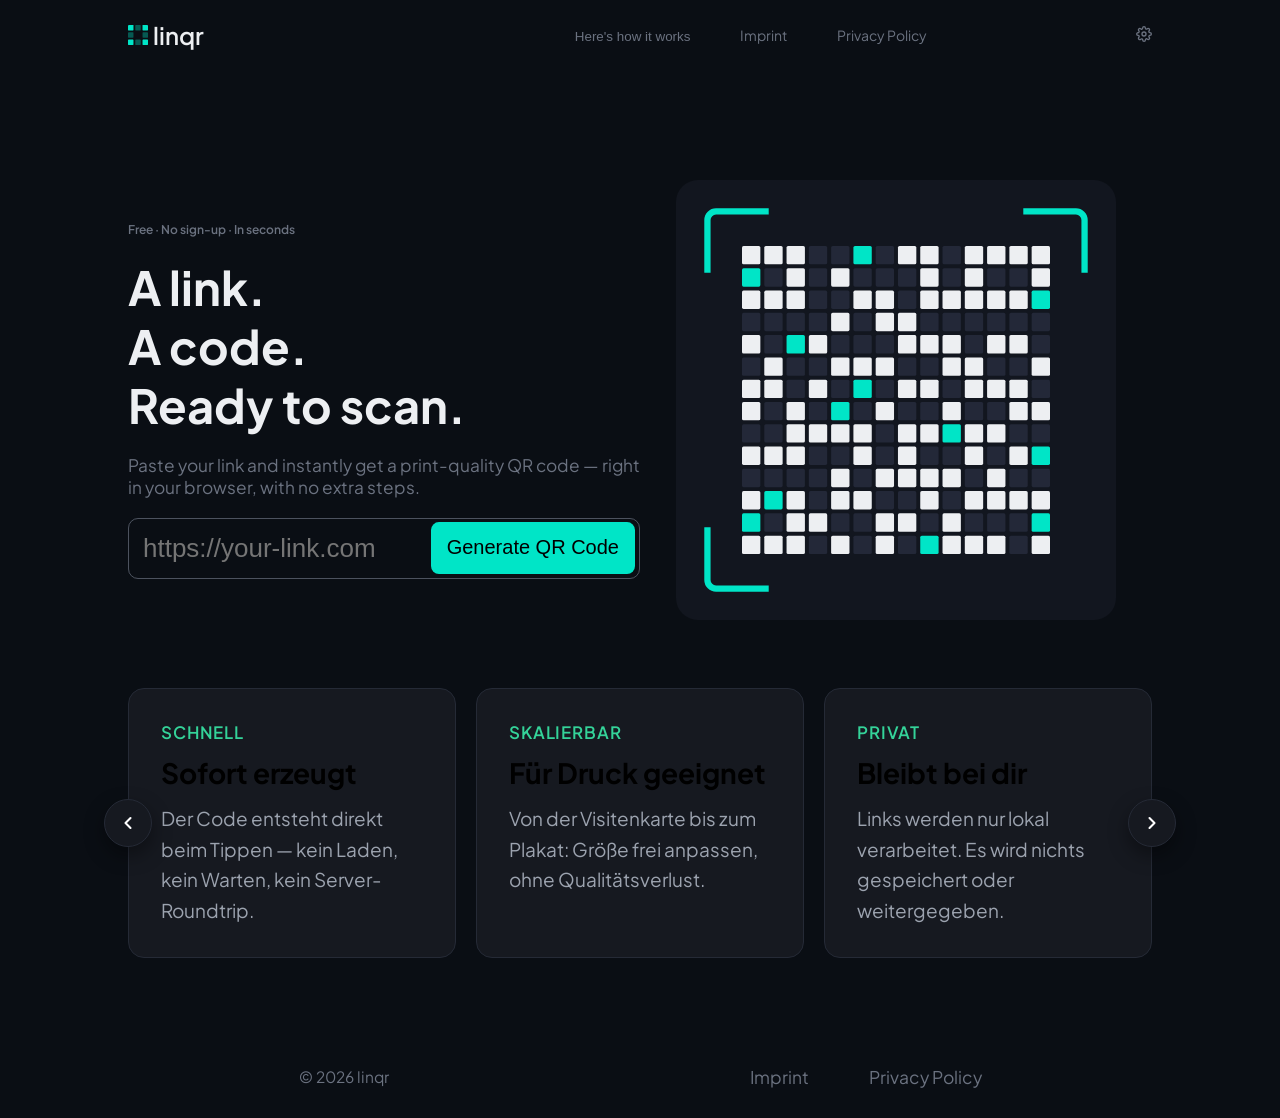
==== commit 67661517: "few changes" ====
--- a/index.html
+++ b/index.html
@@ -13,8 +13,10 @@
 <body>
     <header class="headerContainerMain">
         <div class="headerLogoNameDiv"><a href="./index.html" id="headerLogoLink"><img src="./images/logoQRCode.svg" alt="logo" id="brandImage"><p id="brandName">linqr</p></a></div>
-        <div class="headerThreeLinksDiv"><button class="btnWantsToBeLink" id="headerHowItWorksBTN">Here's how it works</button> <a href="" class="headerLink">Imprint</a> <a href="" class="headerLink">Privacy Policy</a></div>
-        <div class="headerSettingsbtnDiv"><button class="button" id="headerSettingsBTN"><svg width="16" height="16" viewBox="0 0 24 24" fill="none" stroke="currentColor" stroke-width="2" stroke-linecap="round" stroke-linejoin="round"><circle cx="12" cy="12" r="3"></circle><path d="M19.4 15a1.65 1.65 0 0 0 .33 1.82l.06.06a2 2 0 0 1 0 2.83 2 2 0 0 1-2.83 0l-.06-.06a1.65 1.65 0 0 0-1.82-.33 1.65 1.65 0 0 0-1 1.51V21a2 2 0 0 1-2 2 2 2 0 0 1-2-2v-.09A1.65 1.65 0 0 0 9 19.4a1.65 1.65 0 0 0-1.82.33l-.06.06a2 2 0 0 1-2.83 0 2 2 0 0 1 0-2.83l.06-.06a1.65 1.65 0 0 0 .33-1.82 1.65 1.65 0 0 0-1.51-1H3a2 2 0 0 1-2-2 2 2 0 0 1 2-2h.09A1.65 1.65 0 0 0 4.6 9a1.65 1.65 0 0 0-.33-1.82l-.06-.06a2 2 0 0 1 0-2.83 2 2 0 0 1 2.83 0l.06.06a1.65 1.65 0 0 0 1.82.33H9a1.65 1.65 0 0 0 1-1.51V3a2 2 0 0 1 2-2 2 2 0 0 1 2 2v.09a1.65 1.65 0 0 0 1 1.51 1.65 1.65 0 0 0 1.82-.33l.06-.06a2 2 0 0 1 2.83 0 2 2 0 0 1 0 2.83l-.06.06a1.65 1.65 0 0 0-.33 1.82V9a1.65 1.65 0 0 0 1.51 1H21a2 2 0 0 1 2 2 2 2 0 0 1-2 2h-.09a1.65 1.65 0 0 0-1.51 1z"></path></svg></button></div>
+         <div id="headerBurgerDeluxe">
+            <div class="headerThreeLinksDiv"><button class="btnWantsToBeLink" id="headerHowItWorksBTN">Here's how it works</button> <a href="./html/imprint.html" class="headerLink">Imprint</a> <a href="./html/privacyPolicy.html" class="headerLink">Privacy Policy</a></div>
+            <div class="headerSettingsbtnDiv"><button class="button" id="headerSettingsBTN"><svg width="16" height="16" viewBox="0 0 24 24" fill="none" stroke="currentColor" stroke-width="2" stroke-linecap="round" stroke-linejoin="round"><circle cx="12" cy="12" r="3"></circle><path d="M19.4 15a1.65 1.65 0 0 0 .33 1.82l.06.06a2 2 0 0 1 0 2.83 2 2 0 0 1-2.83 0l-.06-.06a1.65 1.65 0 0 0-1.82-.33 1.65 1.65 0 0 0-1 1.51V21a2 2 0 0 1-2 2 2 2 0 0 1-2-2v-.09A1.65 1.65 0 0 0 9 19.4a1.65 1.65 0 0 0-1.82.33l-.06.06a2 2 0 0 1-2.83 0 2 2 0 0 1 0-2.83l.06-.06a1.65 1.65 0 0 0 .33-1.82 1.65 1.65 0 0 0-1.51-1H3a2 2 0 0 1-2-2 2 2 0 0 1 2-2h.09A1.65 1.65 0 0 0 4.6 9a1.65 1.65 0 0 0-.33-1.82l-.06-.06a2 2 0 0 1 0-2.83 2 2 0 0 1 2.83 0l.06.06a1.65 1.65 0 0 0 1.82.33H9a1.65 1.65 0 0 0 1-1.51V3a2 2 0 0 1 2-2 2 2 0 0 1 2 2v.09a1.65 1.65 0 0 0 1 1.51 1.65 1.65 0 0 0 1.82-.33l.06-.06a2 2 0 0 1 2.83 0 2 2 0 0 1 0 2.83l-.06.06a1.65 1.65 0 0 0-.33 1.82V9a1.65 1.65 0 0 0 1.51 1H21a2 2 0 0 1 2 2 2 2 0 0 1-2 2h-.09a1.65 1.65 0 0 0-1.51 1z"></path></svg></button></div>
+        </div>  
     </header>
     <main>
         <section id="topSection">
--- a/css/common.css
+++ b/css/common.css
@@ -28,7 +28,7 @@
 }
 
 /* Light Theme Variablen */
-[data-theme="light"] {
+[data-theme="light"]{
     --background-color-base: #F4F6F8;
     --background-color-secondary: #FFFFFF;
     --text-color-primary: #12161F;
@@ -89,7 +89,14 @@
                 font-size: 1.2rem;
                 font-weight: 600;
             }
-    
+    #headerBurgerDeluxe{
+        display: flex;
+        flex-direction: row;
+        align-items: center;
+        width: 100%;
+        justify-content:flex-end;
+        gap:22%;
+    }
     .headerThreeLinksDiv{
         display: flex;
         flex-direction: row;
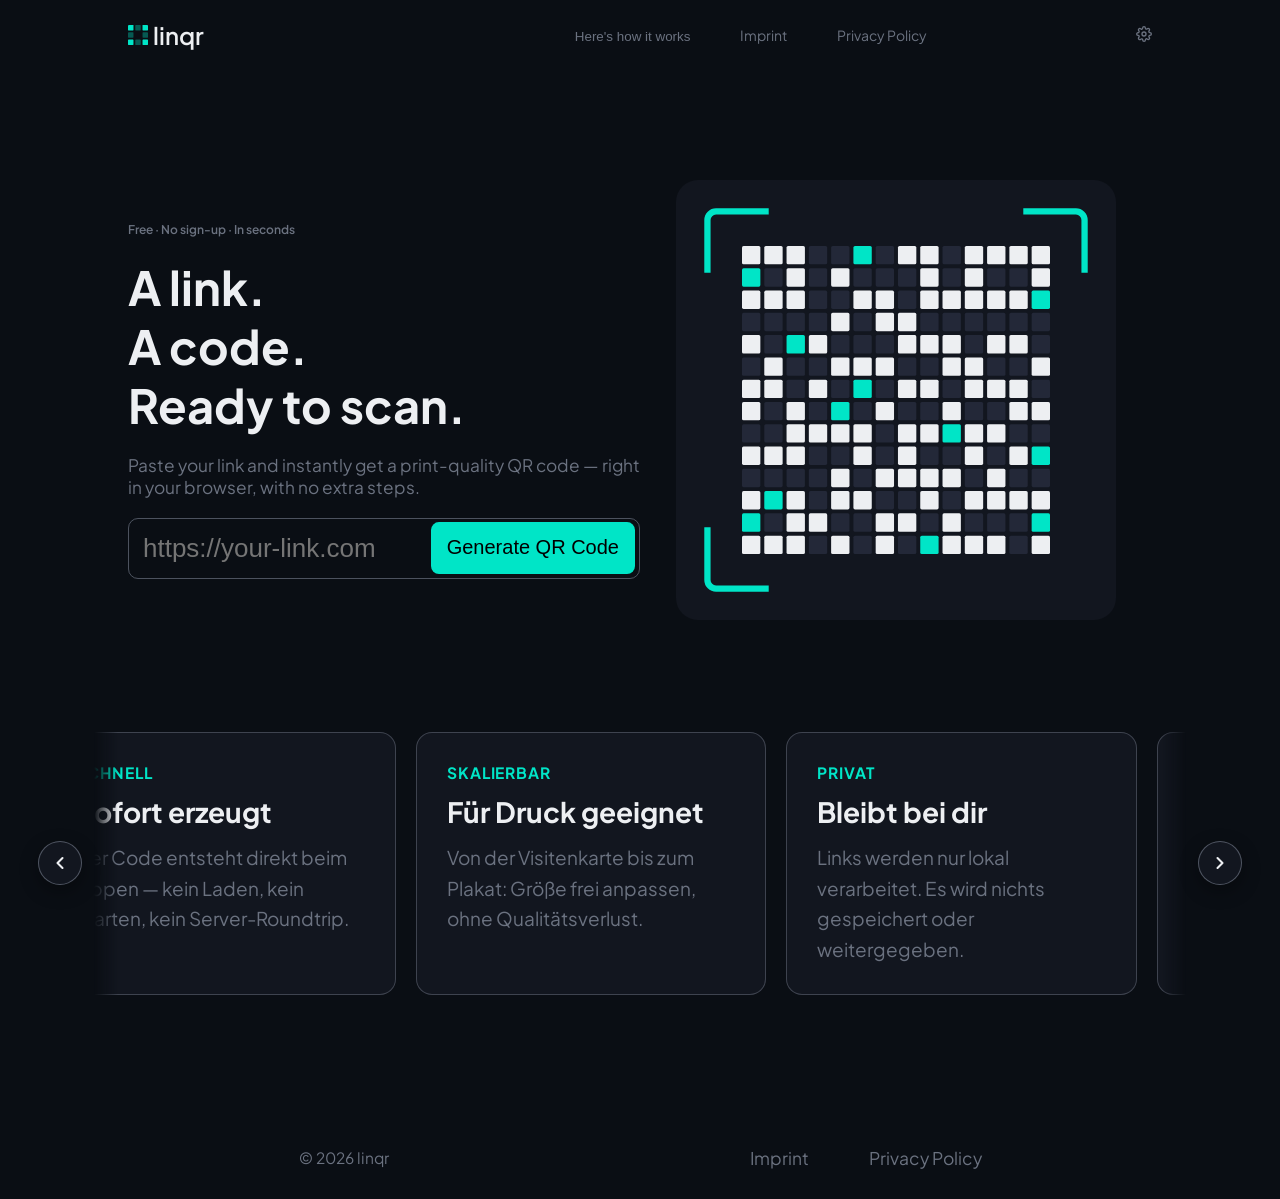
==== commit 8e938ada: "Refactor localStorage handling and improve error messaging" ====
--- a/index.html
+++ b/index.html
@@ -12,8 +12,8 @@
 </head>
 <body>
     <header class="headerContainerMain">
-        <div class="headerLogoNameDiv"><a href="./index.html" id="headerLogoLink"><img src="./images/logoQRCode.svg" alt="logo" id="brandImage"><p id="brandName">linqr</p></a></div>
-         <div id="headerBurgerDeluxe">
+        <div class="headerLogoNameDiv"><a href="./index.html" id="headerLogoLink"><img src="./images/logoQRCode.svg" alt="logo" id="brandImage"><p id="brandName">linqr</p></a> <button id="open-close-BurgerBtn" aria-label="Open menu"><span></span><span></span><span></span></button></div>
+        <div id="headerBurgerDeluxe">
             <div class="headerThreeLinksDiv"><button class="btnWantsToBeLink" id="headerHowItWorksBTN">Here's how it works</button> <a href="./html/imprint.html" class="headerLink">Imprint</a> <a href="./html/privacyPolicy.html" class="headerLink">Privacy Policy</a></div>
             <div class="headerSettingsbtnDiv"><button class="button" id="headerSettingsBTN"><svg width="16" height="16" viewBox="0 0 24 24" fill="none" stroke="currentColor" stroke-width="2" stroke-linecap="round" stroke-linejoin="round"><circle cx="12" cy="12" r="3"></circle><path d="M19.4 15a1.65 1.65 0 0 0 .33 1.82l.06.06a2 2 0 0 1 0 2.83 2 2 0 0 1-2.83 0l-.06-.06a1.65 1.65 0 0 0-1.82-.33 1.65 1.65 0 0 0-1 1.51V21a2 2 0 0 1-2 2 2 2 0 0 1-2-2v-.09A1.65 1.65 0 0 0 9 19.4a1.65 1.65 0 0 0-1.82.33l-.06.06a2 2 0 0 1-2.83 0 2 2 0 0 1 0-2.83l.06-.06a1.65 1.65 0 0 0 .33-1.82 1.65 1.65 0 0 0-1.51-1H3a2 2 0 0 1-2-2 2 2 0 0 1 2-2h.09A1.65 1.65 0 0 0 4.6 9a1.65 1.65 0 0 0-.33-1.82l-.06-.06a2 2 0 0 1 0-2.83 2 2 0 0 1 2.83 0l.06.06a1.65 1.65 0 0 0 1.82.33H9a1.65 1.65 0 0 0 1-1.51V3a2 2 0 0 1 2-2 2 2 0 0 1 2 2v.09a1.65 1.65 0 0 0 1 1.51 1.65 1.65 0 0 0 1.82-.33l.06-.06a2 2 0 0 1 2.83 0 2 2 0 0 1 0 2.83l-.06.06a1.65 1.65 0 0 0-.33 1.82V9a1.65 1.65 0 0 0 1.51 1H21a2 2 0 0 1 2 2 2 2 0 0 1-2 2h-.09a1.65 1.65 0 0 0-1.51 1z"></path></svg></button></div>
         </div>  
@@ -24,7 +24,7 @@
                 <div class="levelOneTopDiv"><p class="sizeTHREEHeader">Free · No sign-up · In seconds</p></div>
                 <div class="levelTwoTopDiv"><h1 class="sizeONEHeader"><span>A link.</span><span>A code.</span><span>Ready to scan.</span></h1></div>
                 <div class="levelThreeTopDiv"><p class="sizeTWOHeader">Paste your link and instantly get a print-quality QR code — right in your browser, with no extra steps.</p></div>
-                <div class="codeInput-GenerateCodeDiv"><input type="text" placeholder="https://your-link.com" id="linkInputField" autocomplete="off"><button id="generateCodeButton">Generate QR Code</button></div><div id="errorBox"></div>
+                <div class="codeInput-GenerateCodeDiv"><input type="text" placeholder="https://your-link.com" id="linkInputField" autocomplete="off"><button id="generateCodeButton">Generate QR Code</button></div><div id="errorBox" role="alert"></div>
                 <div class="historyDivMain"><div class="historyHeaderDiv"><h2 id="latestInputsLabel">Latest inputs</h2> <button id="deleteHistoryButton">Delete  history</button></div> <div id="historyContainer"><div class="historyEntryElement"><button class="historyEntryLinkBtn"></button><button class="historyEntryDeleteBtn">&#10006;</button></div></div></div>
             </div>
             <div class="qrCodeExampleImgDiv"><img src="./images/qr-decorativeQRCode.svg" alt="QR Code Example" id="qrCodeExampleImg"></div>
--- a/css/common.css
+++ b/css/common.css
@@ -141,6 +141,30 @@
             cursor: pointer;
         }
 
+
+
+* {
+    scrollbar-width: thin;
+    scrollbar-color: rgba(255, 255, 255, 0.2) transparent;
+}
+
+::-webkit-scrollbar {
+    height: 6px;
+    width: 6px;
+}
+
+::-webkit-scrollbar-track {
+    background: transparent;
+}
+
+::-webkit-scrollbar-thumb {
+    background: rgba(255, 255, 255, 0.2);
+    border-radius: 4px;
+}
+
+::-webkit-scrollbar-thumb:hover {
+    background: rgba(255, 255, 255, 0.4);
+}
 
 
 /*Settings Modal*/
@@ -447,4 +471,52 @@
     .footerContainerMain{
         flex-direction: column;
     }
+}
+
+#open-close-BurgerBtn{
+    display: none;
+    background: none;
+    border: none;
+    cursor: pointer;
+    flex-direction: column;
+    gap: 5px;
+}
+#open-close-BurgerBtn span{
+    display: block;
+    width: 25px;
+    height: 3px;
+    background-color: var(--text-color-primary);
+    transition: 0.3s;
+}
+
+@media(max-width: 600px){
+    .headerContainerMain{
+        flex-direction: column;
+        gap: 1rem;
+    }
+
+    .headerLogoNameDiv{
+        width: 100%;
+        justify-content: space-between;
+        padding: 0 10px;
+    }
+    #open-close-BurgerBtn{
+        display: flex;
+    }
+
+    #headerBurgerDeluxe{
+        display: none;
+        flex-direction: column;
+        border-bottom: 2px solid var(--cyan-highlight);
+        border-radius: 0 0 10px 10px;
+    }
+    #headerBurgerDeluxe div{
+        border-top: 2px solid var(--text-color-secondary);
+        width: 100%;
+        padding: 10px 0;
+    }
+    
+    #headerBurgerDeluxe.active{
+        display: flex;
+    }
 }
--- a/css/index.css
+++ b/css/index.css
@@ -59,7 +59,7 @@
                 box-sizing: border-box;
                 
                 padding: 0.7rem;
-                padding-right: 160px;
+                padding-right: 200px;
                 
                 border: 1px solid var(--border-color-primary);
                 border-radius: 10px;
@@ -92,7 +92,13 @@
                 cursor: pointer;
             }
             #errorBox{
+                display: none;
                 color: var(--errorColor);
+                width: 100%;
+                border: 1px solid var(--errorColor);
+                border-radius: 8px;
+                padding: 0.4rem 0.8rem;
+                font-size: 0.9rem;
             }
 
         .historyDivMain{
@@ -266,172 +272,198 @@
         margin-top: 1.3rem;
         margin: 1.3rem 0 0 6px;
     }
+    #linkInputField{
+        padding-right: 0.7rem;
+    }
 }
 
 /* Carousel Styles*/
 
 /* =========================================================
-           1. ANPASSBARE CSS-VARIABLEN (Hier Farben & Abstände ändern)
-       ========================================================= */
-    :root {
-        /* Farben */
-        --bg-color: #0d0f12;       /* Hintergrund der Seite */
-        --card-bg: #161920;        /* Hintergrund der Karten */
-        --card-border: #252a36;    /* Rahmen der Karten */
-        --accent-color: #34d399;   /* Neon-Grün / Akzentfarbe */
-        --text-main: #ffffff;      /* Haupttext / Überschriften */
-        --text-muted: #9ca3af;     /* Nebentext / Beschreibungen */
-
-        /* Abstände & Radien */
-        --gap: 20px;               /* Abstand zwischen den Karten */
-        --card-radius: 16px;       /* Abrundung der Karten */
-        --card-padding: 32px;      /* Innenabstand der Karten */
-        --btn-size: 48px;          /* Größe der Pfeil-Buttons */
-
-        /* Standardwert für Mobilgeräte */
-        --visible-cards: 1;
-    }
-
-    /* Tablet Breakpoint (ab 640px): 2 Cards gleichzeitig */
-    @media (min-width: 640px) {
-        :root {
-            --visible-cards: 2;
-        }
-    }
-
-    /* Desktop Breakpoint (ab 1024px): 3 Cards gleichzeitig */
-    @media (min-width: 1024px) {
-        :root {
-            --visible-cards: 3;
-        }
-    }
-
-
-       /* body {
-            background-color: var(--bg-color);
-            color: var(--text-main);
-            font-family: -apple-system, BlinkMacSystemFont, "Segoe UI", Roboto, sans-serif;
-            min-height: 100vh;
-            display: flex;
-            align-items: center;
-            justify-content: center;
-        } */
-
-        /* Haupt-Container */
-        .carousel-wrapper {
-            position: relative;
-            width: 100%;
-            max-width: 1200px;
-            margin: 0 auto;
-        }
-
-        /* Der Scroll-Bereich */
-        .carousel-track {
-            display: flex;
-            gap: var(--gap);
-            overflow-x: auto;
-            scroll-snap-type: x mandatory;
-            scroll-behavior: smooth;
-            padding: 8px 0;
-            
-            /* Scrollbar ausblenden */
-            scrollbar-width: none; /* Firefox */
-            -ms-overflow-style: none; /* IE/Edge */
-        }
-
-        .carousel-track::-webkit-scrollbar {
-            display: none; /* Chrome/Safari */
-        }
-
-        /* =========================================================
-           3. KARTEN-DESIGN
-           ========================================================= */
-        .carousel-card {
-            /* Exakte Berechnung der Breite basierend auf sichtbaren Karten + Gaps */
-            flex: 0 0 calc((100% - (var(--visible-cards) - 1) * var(--gap)) / var(--visible-cards));
-            scroll-snap-align: start;
-            
-            background-color: var(--card-bg);
-            border: 1px solid var(--card-border);
-            border-radius: var(--card-radius);
-            padding: var(--card-padding);
-            
-            display: flex;
-            flex-direction: column;
-            justify-content: flex-start;
-            min-height: 240px;
-            
-            transition: border-color 0.25s ease, transform 0.25s ease;
-        }
-
-        .carousel-card:hover {
-            border-color: var(--accent-color);
-            transform: translateY(-3px);
-        }
-
-        .card-tag {
-            color: var(--accent-color);
-            font-size: 0.85rem;
-            font-weight: 600;
-            text-transform: uppercase;
-            letter-spacing: 0.05em;
-            margin-bottom: 12px;
-        }
-
-        .card-title {
-            font-size: 1.4rem;
-            font-weight: 700;
-            margin-bottom: 12px;
-            line-height: 1.3;
-        }
-
-        .card-text {
-            color: var(--text-muted);
-            font-size: 0.95rem;
-            line-height: 1.6;
-        }
-
-        /* =========================================================
-           4. NAVIGATION BUTTONS (LINKS & RECHTS ABSOLUT)
-           ========================================================= */
-        .carousel-btn {
-            position: absolute;
-            top: 50%;
-            transform: translateY(-50%);
-            width: var(--btn-size);
-            height: var(--btn-size);
-            border-radius: 50%;
-            
-            background-color: var(--card-bg);
-            border: 1px solid var(--card-border);
-            color: var(--text-main);
-            
-            display: flex;
-            align-items: center;
-            justify-content: center;
-            cursor: pointer;
-            z-index: 10;
-            box-shadow: 0 8px 20px rgba(0, 0, 0, 0.4);
-            transition: all 0.2s ease;
-        }
-
-        .carousel-btn:hover {
-            background-color: var(--card-border);
-            border-color: var(--accent-color);
-            color: var(--accent-color);
-        }
-
-        /* Positionierung ganz links & rechts leicht herausragend */
-        .btn-prev {
-            left: calc(-1 * (var(--btn-size) / 2));
-        }
-
-        .btn-next {
-            right: calc(-1 * (var(--btn-size) / 2));
-        }
-
-        /* Auf Smartphones Pfeile leicht nach innen holen damit sie nicht über den Bildschirm rand stehen */
-        @media (max-width: 640px) {
-            .btn-prev { left: 8px; }
-            .btn-next { right: 8px; }
-        }+   Feature-Carousel – nutzt die Theme-Variablen aus common.css,
+   damit Dark- UND Light-Mode automatisch funktionieren.
+   ========================================================= */
+#featuresSection {
+    --carousel-gap: 20px;
+    --card-radius: 16px;
+    --card-padding: clamp(18px, 2.5vw, 30px);
+    --btn-size: 44px;
+    --visible-cards: 1;
+    --card-basis: calc((100% - (var(--visible-cards) - 1) * var(--carousel-gap)) / var(--visible-cards));
+
+    width: 100%;
+    padding: 2rem clamp(12px, 4vw, 48px);
+    box-sizing: border-box;
+    overflow: hidden; /* verhindert horizontales Scrollen der ganzen Seite */
+}
+
+/* Tablet: 2 Karten, Desktop: 3 Karten */
+@media (min-width: 640px)  { #featuresSection { --visible-cards: 2; } }
+@media (min-width: 1024px) { #featuresSection { --visible-cards: 3; } }
+
+.carousel-wrapper {
+    position: relative;
+    width: 100%;
+    max-width: 1200px;
+    margin: 0 auto;
+    /* Platz für die Pfeile, damit sie nie über den Rand ragen */
+    padding: 0 calc(var(--btn-size) + 12px);
+    box-sizing: border-box;
+}
+
+.carousel-track {
+    display: flex;
+    align-items: stretch; /* alle Karten gleich hoch */
+    gap: var(--carousel-gap);
+    overflow-x: auto;
+    padding: 12px 0;      /* Platz für Hover-Anhebung, sonst abgeschnitten */
+    scrollbar-width: none;
+    -webkit-overflow-scrolling: touch;
+    overscroll-behavior-x: contain;
+    /* Weiche Kanten nur während das Karussell läuft */
+    -webkit-mask-image: linear-gradient(90deg, transparent 0, #000 24px, #000 calc(100% - 24px), transparent 100%);
+            mask-image: linear-gradient(90deg, transparent 0, #000 24px, #000 calc(100% - 24px), transparent 100%);
+    transition: -webkit-mask-image .3s ease, mask-image .3s ease;
+}
+.carousel-track::-webkit-scrollbar { display: none; }
+/* Pausiert (nach Pfeil-Klick / Antippen): Karten komplett sichtbar, keine Ausblendung */
+.carousel-track.is-paused {
+    -webkit-mask-image: none;
+            mask-image: none;
+}
+
+/* Snap nur bei Reduced-Motion – sonst kämpft Snap gegen den Auto-Scroll */
+@media (prefers-reduced-motion: reduce) {
+    .carousel-track { scroll-snap-type: x mandatory; }
+    .carousel-card  { scroll-snap-align: start; }
+}
+
+.carousel-card {
+    flex: 0 0 var(--card-basis);
+    box-sizing: border-box;
+    min-width: 0;
+    min-height: 220px;
+    display: flex;
+    flex-direction: column;
+    cursor: default;
+
+    background-color: var(--background-color-secondary);
+    border: 1px solid var(--border-color-secondary);
+    border-radius: var(--card-radius);
+    padding: var(--card-padding);
+    color: var(--text-color-primary);
+    transition: border-color .25s ease, transform .25s ease, box-shadow .25s ease;
+    -webkit-tap-highlight-color: transparent;
+}
+
+.carousel-card:hover,
+.carousel-card.is-active,
+.carousel-card:focus-visible {
+    border-color: var(--cyan-highlight);
+    transform: translateY(-3px);
+    box-shadow: 0 10px 24px -12px var(--cyan-highlight);
+    outline: none;
+}
+
+.card-tag {
+    color: var(--cyan-highlight);
+    font-size: .78rem;
+    font-weight: 700;
+    text-transform: uppercase;
+    letter-spacing: .06em;
+    margin-bottom: 12px;
+}
+[data-theme="light"] .card-tag { color: #00927F; } /* besserer Kontrast auf Weiß */
+
+.card-title {
+    margin: 0 0 12px;
+    font-size: clamp(1.1rem, 1.6vw + .5rem, 1.4rem);
+    font-weight: 700;
+    line-height: 1.3;
+    color: var(--text-color-primary);
+    overflow-wrap: anywhere;
+}
+
+.card-text {
+    margin: 0;
+    color: var(--text-color-secondary);
+    font-size: clamp(.88rem, .4vw + .78rem, .95rem);
+    line-height: 1.6;
+}
+
+.carousel-btn {
+    position: absolute;
+    top: 50%;
+    transform: translateY(-50%);
+    width: var(--btn-size);
+    height: var(--btn-size);
+    border-radius: 50%;
+    display: flex;
+    align-items: center;
+    justify-content: center;
+    cursor: pointer;
+    z-index: 2;
+    padding: 0;
+
+    background-color: var(--background-color-secondary);
+    border: 1px solid var(--border-color-primary);
+    color: var(--text-color-primary);
+    box-shadow: 0 6px 18px rgba(0, 0, 0, .35);
+    transition: border-color .2s ease, color .2s ease, background-color .2s ease, transform .15s ease;
+    -webkit-tap-highlight-color: transparent;
+}
+[data-theme="light"] .carousel-btn { box-shadow: 0 4px 14px rgba(18, 22, 31, .12); }
+
+.carousel-btn:hover,
+.carousel-btn:focus-visible {
+    border-color: var(--cyan-highlight);
+    color: var(--cyan-highlight);
+    outline: none;
+}
+.carousel-btn:active { transform: translateY(-50%) scale(.94); }
+.btn-prev { left: 0; }
+.btn-next { right: 0; }
+
+/* Handy: Karten fast volle Breite mit kleiner Vorschau der nächsten,
+   Pfeile mittig UNTER dem Karussell (mehr Platz für den Text, gut mit dem Daumen erreichbar) */
+@media (max-width: 639px) {
+    #featuresSection {
+        --carousel-gap: 14px;
+        --btn-size: 42px;
+        --card-basis: 86%;
+        padding-inline: 12px;
+    }
+    .carousel-wrapper {
+        padding: 0 0 calc(var(--btn-size) + 16px);
+    }
+    .carousel-btn {
+        top: auto;
+        bottom: 0;
+        transform: none;
+    }
+    .carousel-btn:active { transform: scale(.94); }
+    .btn-prev { left: calc(50% - var(--btn-size) - 8px); }
+    .btn-next { right: calc(50% - var(--btn-size) - 8px); }
+    .carousel-card { min-height: 200px; }
+}
+
+@media (max-width: 380px) {
+    #featuresSection { --card-basis: 90%; --carousel-gap: 10px; padding-inline: 8px; }
+    .carousel-card { min-height: 0; }
+}
+
+/* =========================================================
+   Carousel nutzt (fast) die volle Bildschirmbreite –
+   bricht aus dem body-Padding aus, ohne das Layout zu ändern.
+   ========================================================= */
+html { overflow-x: clip; } /* 100vw enthält die Scrollbar – verhindert seitliches Scrollen */
+
+#featuresSection {
+    width: 100vw;
+    margin-inline: calc(50% - 50vw);
+    padding-inline: clamp(12px, 3vw, 56px);
+}
+#featuresSection .carousel-wrapper { max-width: 1800px; }
+
+/* Große Monitore: 4 Karten nebeneinander, damit sie nicht zu breit werden */
+@media (min-width: 1500px) { #featuresSection { --visible-cards: 4; } }
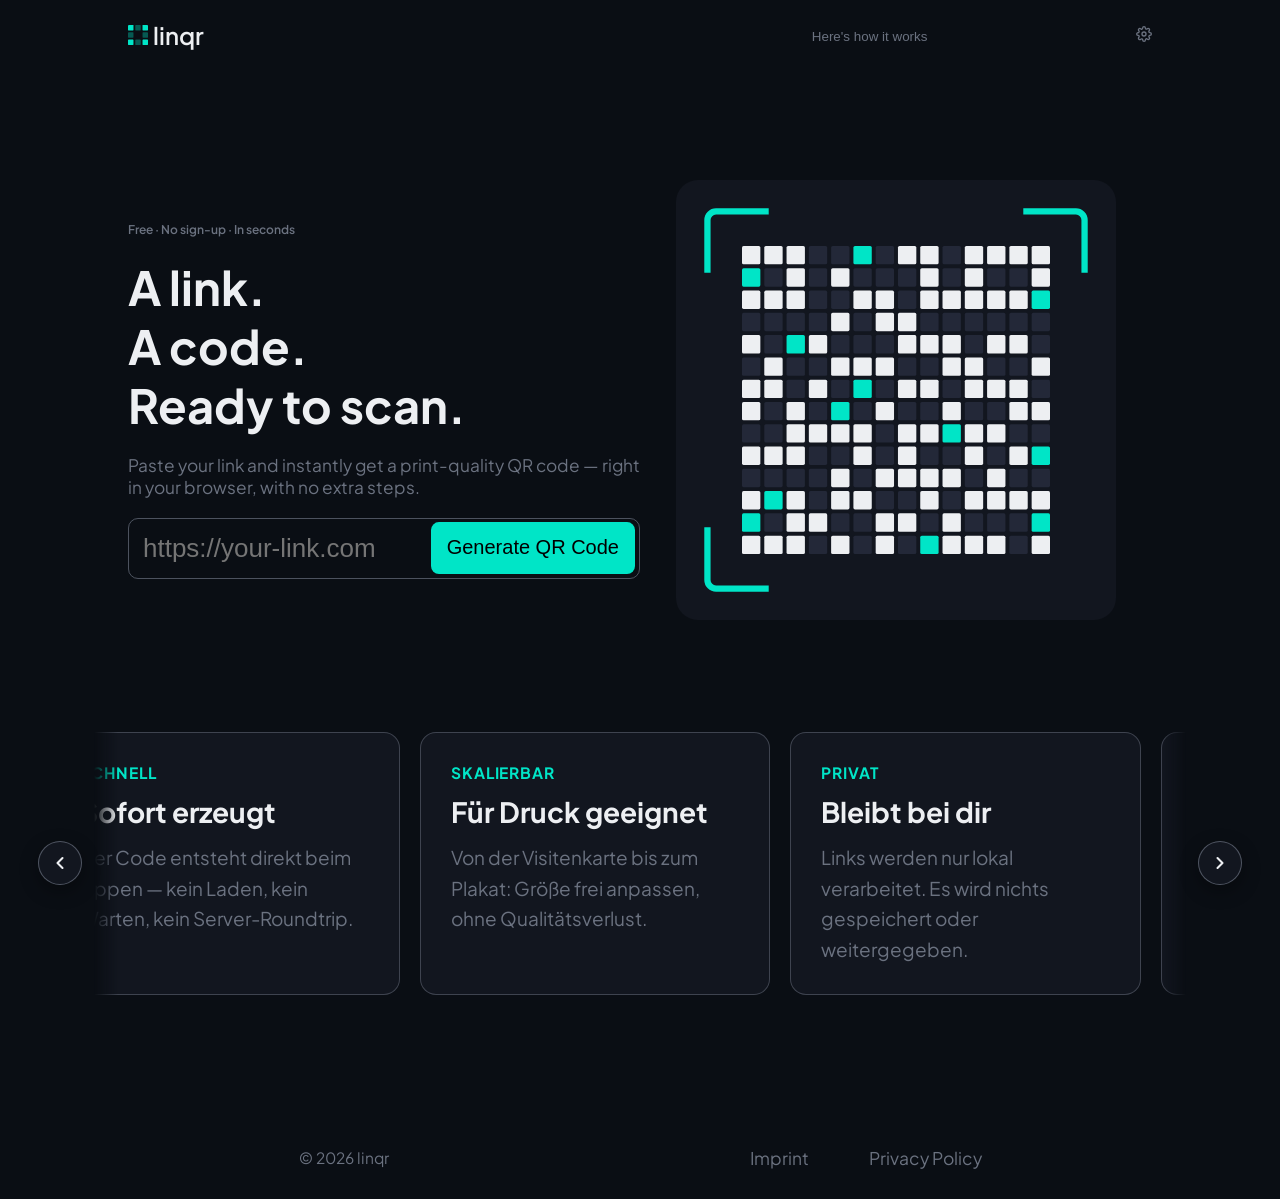
==== commit bec6138f: "Legal Links on top deletion" ====
--- a/index.html
+++ b/index.html
@@ -14,7 +14,7 @@
     <header class="headerContainerMain">
         <div class="headerLogoNameDiv"><a href="./index.html" id="headerLogoLink"><img src="./images/logoQRCode.svg" alt="logo" id="brandImage"><p id="brandName">linqr</p></a> <button id="open-close-BurgerBtn" aria-label="Open menu"><span></span><span></span><span></span></button></div>
         <div id="headerBurgerDeluxe">
-            <div class="headerThreeLinksDiv"><button class="btnWantsToBeLink" id="headerHowItWorksBTN">Here's how it works</button> <a href="./html/imprint.html" class="headerLink">Imprint</a> <a href="./html/privacyPolicy.html" class="headerLink">Privacy Policy</a></div>
+            <div class="headerThreeLinksDiv"><button class="btnWantsToBeLink" id="headerHowItWorksBTN">Here's how it works</button></div>
             <div class="headerSettingsbtnDiv"><button class="button" id="headerSettingsBTN"><svg width="16" height="16" viewBox="0 0 24 24" fill="none" stroke="currentColor" stroke-width="2" stroke-linecap="round" stroke-linejoin="round"><circle cx="12" cy="12" r="3"></circle><path d="M19.4 15a1.65 1.65 0 0 0 .33 1.82l.06.06a2 2 0 0 1 0 2.83 2 2 0 0 1-2.83 0l-.06-.06a1.65 1.65 0 0 0-1.82-.33 1.65 1.65 0 0 0-1 1.51V21a2 2 0 0 1-2 2 2 2 0 0 1-2-2v-.09A1.65 1.65 0 0 0 9 19.4a1.65 1.65 0 0 0-1.82.33l-.06.06a2 2 0 0 1-2.83 0 2 2 0 0 1 0-2.83l.06-.06a1.65 1.65 0 0 0 .33-1.82 1.65 1.65 0 0 0-1.51-1H3a2 2 0 0 1-2-2 2 2 0 0 1 2-2h.09A1.65 1.65 0 0 0 4.6 9a1.65 1.65 0 0 0-.33-1.82l-.06-.06a2 2 0 0 1 0-2.83 2 2 0 0 1 2.83 0l.06.06a1.65 1.65 0 0 0 1.82.33H9a1.65 1.65 0 0 0 1-1.51V3a2 2 0 0 1 2-2 2 2 0 0 1 2 2v.09a1.65 1.65 0 0 0 1 1.51 1.65 1.65 0 0 0 1.82-.33l.06-.06a2 2 0 0 1 2.83 0 2 2 0 0 1 0 2.83l-.06.06a1.65 1.65 0 0 0-.33 1.82V9a1.65 1.65 0 0 0 1.51 1H21a2 2 0 0 1 2 2 2 2 0 0 1-2 2h-.09a1.65 1.65 0 0 0-1.51 1z"></path></svg></button></div>
         </div>  
     </header>
--- a/css/index.css
+++ b/css/index.css
@@ -235,7 +235,7 @@
         padding: 10px 10px;
     }
     #topSection{
-        flex-direction: column-reverse;
+        flex-direction: column;
         margin-top: 1rem;
     }
     .sloganAndInputDiv{
@@ -245,19 +245,12 @@
 }
 
 @media (max-width: 900px) {
-    body{
-        padding: 10px 0;
-    }
     .sloganAndInputDiv{
         width: 85%;
     }
-    
 }
 
 @media (max-width: 700px) {
-    body{
-        padding: 10px 0;
-    }
     .sloganAndInputDiv{
         width: 98%;
     }
